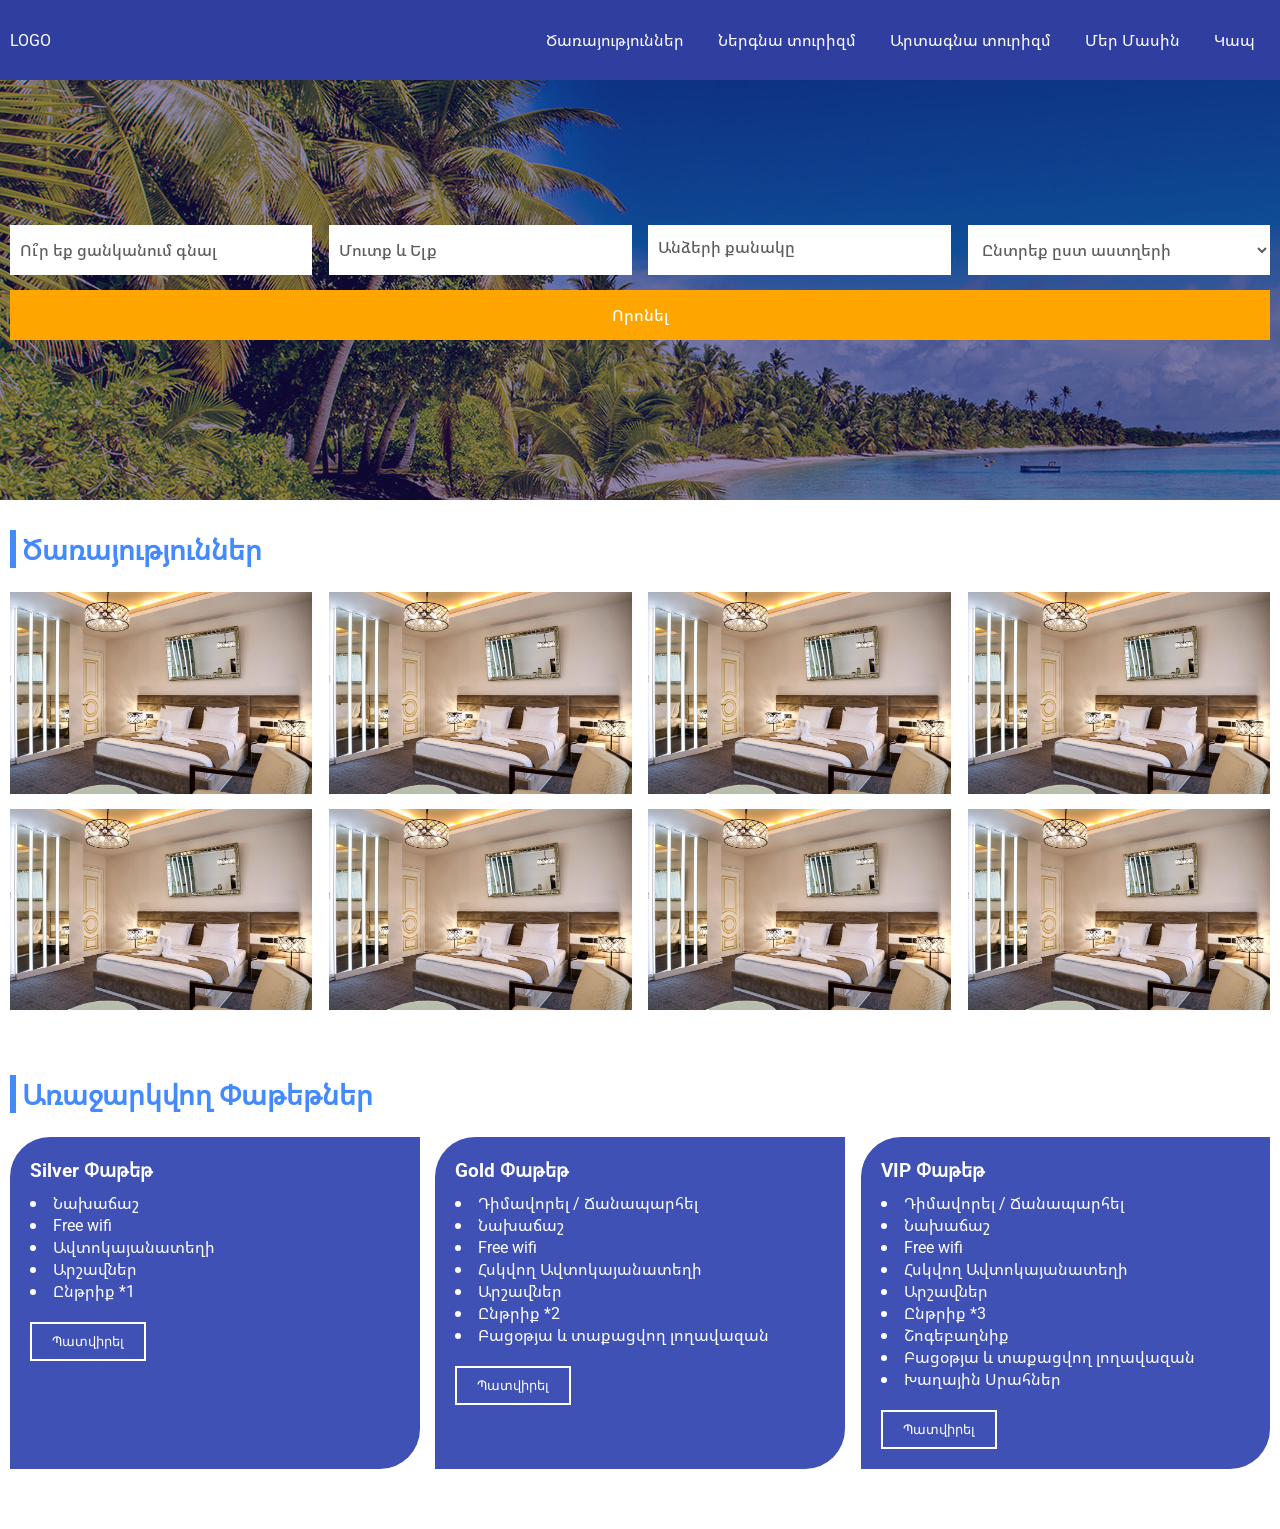
==== index.html @ ab1d22b7 "booking-project" ====
<!DOCTYPE html>
<html lang="hy">
<head>
    <meta charset="UTF-8">
    <meta name="viewport" content="width=device-width, initial-scale=1.0">
    <title> Booking By Us </title>
    <link rel="stylesheet" href="./css/style.css">
</head>
<body>
    <!-- navigation block start -->
    <nav>
        <section class="nav container">
            <!-- navigation logo -->
            <div class="logo">
                LOGO
            </div>
            <!-- navigation logo -->

            <!-- when screen witdth < 768px -->
            <div id="mobile_menu_btn">
                <?xml version="1.0" encoding="iso-8859-1"?>
                <svg version="1.1" id="Capa_1" xmlns="http://www.w3.org/2000/svg" xmlns:xlink="http://www.w3.org/1999/xlink" x="0px" y="0px"
                        viewBox="0 0 512 512" style="enable-background:new 0 0 512 512;" xml:space="preserve">
                    <g>
                        <g>
                            <path d="M492,236H20c-11.046,0-20,8.954-20,20c0,11.046,8.954,20,20,20h472c11.046,0,20-8.954,20-20S503.046,236,492,236z"/>
                        </g>
                    </g>
                    <g>
                        <g>
                            <path d="M492,76H20C8.954,76,0,84.954,0,96s8.954,20,20,20h472c11.046,0,20-8.954,20-20S503.046,76,492,76z"/>
                        </g>
                    </g>
                    <g>
                        <g>
                            <path d="M492,396H20c-11.046,0-20,8.954-20,20c0,11.046,8.954,20,20,20h472c11.046,0,20-8.954,20-20
                                C512,404.954,503.046,396,492,396z"/>
                        </g>
                    </g>
                    <g>
                    </g>
                    <g>
                    </g>
                    <g>
                    </g>
                    <g>
                    </g>
                    <g>
                    </g>
                    <g>
                    </g>
                    <g>
                    </g>
                    <g>
                    </g>
                    <g>
                    </g>
                    <g>
                    </g>
                    <g>
                    </g>
                    <g>
                    </g>
                    <g>
                    </g>
                    <g>
                    </g>
                    <g>
                    </g>
                </svg>
            </div>
            <!-- when screen witdth < 768px -->

            <!-- our site menu start -->
            <ul id="nav_menu">
                <li><a href="#">Ծառայություններ</a></li>
                <li><a href="#">Ներգնա տուրիզմ</a></li>
                <li><a href="#">Արտագնա տուրիզմ</a></li>
                <li><a href="#">Մեր Մասին</a></li>
                <li><a href="#">Կապ</a></li>
            </ul>
            <!-- our site menu end -->
        </section>
    </nav>
    <!-- navigation block end -->

    <!-- header block start -->
    <header style="background-image: url(./img/headerBG.jpg);">
        <section class="header container">
            <form action="#" name="filter">
                <input type="text" placeholder="Ու՞ր եք ցանկանում գնալ">
                <input type="text" placeholder="Մուտք և Ելք">

                <!-- member count block wrapper start -->
                <div class="member_count">
                    <p>Անձերի քանակը</p>

                    <!-- member count options start -->
                    <div class="member_count_options">
                        <!-- fot adulst 18+ -->
                        <div class="aduls mco_item">
                            Մեսահասակներ։ 
                            <div class="mco_counter">
                                <button data-minus>-</button>
                                <span data-resault>0</span>
                                <button data-plus>+</button>
                            </div>
                        </div>

                        <!-- fot child 18- -->
                        <div class="child mco_item">
                            Երեխաներ։ 
                            <div class="mco_counter">
                                <button data-minus>-</button>
                                <span data-resault>0</span>
                                <button data-plus>+</button>
                            </div>
                        </div>

                        <!-- fot rooms-->
                        <div class="room_count mco_item">
                            Սենյակի համար։ 
                            <div class="mco_counter">
                                <button data-minus>-</button>
                                <span data-resault>0</span>
                                <button data-plus>+</button>
                            </div>
                        </div>
                    </div>
                    <!-- member count options end -->
                </div>
                <!-- member count block wrapper end -->

                <select name="" id="">
                    <option value="#" readonly>Ընտրեք ըստ աստղերի</option>
                    <option value="1">1 Աստղ</option>
                    <option value="2">2 Աստղ</option>
                    <option value="3">3 Աստղ</option>
                    <option value="4">4 Աստղ</option>
                    <option value="5">5 Աստղ</option>
                </select>
                <input type="submit" value="Որոնել">
            </form>
        </section>
    </header>
    <!-- header block end -->

    <!-- main block start -->
    <main>
        <section class="main container">
            <!-- services block start -->
            <section class="services ms_style">
                <h2 class="title">Ծառայություններ</h2>

                <div class="services_items">
                    <div class="service_item">
                        <img src="./img/service.jpg" alt="service_cover">

                        <div class="service_items_text">
                            <h3>Հարմարավետ Սենյակներ</h3>
                            <p>Մեր հյուրանոցում դուք կարող եք գտնել հարմարավետ սենյակներ, որտեղ կան․․․</p>
                            <a href="service.html">Տեսնել ավելին</a>
                        </div>
                    </div>
                </div>
                <div class="services_items">
                    <div class="service_item">
                        <img src="./img/service.jpg" alt="service_cover">

                        <div class="service_items_text">
                            <h3>Հարմարավետ Սենյակներ</h3>
                            <p>Մեր հյուրանոցում դուք կարող եք գտնել հարմարավետ սենյակներ, որտեղ կան․․․</p>
                            <a href="service.html">Տեսնել ավելին</a>
                        </div>
                    </div>
                </div>
                <div class="services_items">
                    <div class="service_item">
                        <img src="./img/service.jpg" alt="service_cover">

                        <div class="service_items_text">
                            <h3>Հարմարավետ Սենյակներ</h3>
                            <p>Մեր հյուրանոցում դուք կարող եք գտնել հարմարավետ սենյակներ, որտեղ կան․․․</p>
                            <a href="service.html">Տեսնել ավելին</a>
                        </div>
                    </div>
                </div>
                <div class="services_items">
                    <div class="service_item">
                        <img src="./img/service.jpg" alt="service_cover">

                        <div class="service_items_text">
                            <h3>Հարմարավետ Սենյակներ</h3>
                            <p>Մեր հյուրանոցում դուք կարող եք գտնել հարմարավետ սենյակներ, որտեղ կան․․․</p>
                            <a href="service.html">Տեսնել ավելին</a>
                        </div>
                    </div>
                </div>
                <div class="services_items">
                    <div class="service_item">
                        <img src="./img/service.jpg" alt="service_cover">

                        <div class="service_items_text">
                            <h3>Հարմարավետ Սենյակներ</h3>
                            <p>Մեր հյուրանոցում դուք կարող եք գտնել հարմարավետ սենյակներ, որտեղ կան․․․</p>
                            <a href="service.html">Տեսնել ավելին</a>
                        </div>
                    </div>
                </div>
                <div class="services_items">
                    <div class="service_item">
                        <img src="./img/service.jpg" alt="service_cover">

                        <div class="service_items_text">
                            <h3>Հարմարավետ Սենյակներ</h3>
                            <p>Մեր հյուրանոցում դուք կարող եք գտնել հարմարավետ սենյակներ, որտեղ կան․․․</p>
                            <a href="service.html">Տեսնել ավելին</a>
                        </div>
                    </div>
                </div>
                <div class="services_items">
                    <div class="service_item">
                        <img src="./img/service.jpg" alt="service_cover">

                        <div class="service_items_text">
                            <h3>Հարմարավետ Սենյակներ</h3>
                            <p>Մեր հյուրանոցում դուք կարող եք գտնել հարմարավետ սենյակներ, որտեղ կան․․․</p>
                            <a href="service.html">Տեսնել ավելին</a>
                        </div>
                    </div>
                </div>
                <div class="services_items">
                    <div class="service_item">
                        <img src="./img/service.jpg" alt="service_cover">

                        <div class="service_items_text">
                            <h3>Հարմարավետ Սենյակներ</h3>
                            <p>Մեր հյուրանոցում դուք կարող եք գտնել հարմարավետ սենյակներ, որտեղ կան․․․</p>
                            <a href="service.html">Տեսնել ավելին</a>
                        </div>
                    </div>
                </div>
            </section>
            <!-- services block end -->

            <!-- offers block start -->
            <section class="offers ms_style">
                <h2 class="title">Առաջարկվող Փաթեթներ</h2>

                <div class="offer_items">
                    <div class="offer_item">
                        <h3>Silver Փաթեթ</h3>

                        <ul>
                            <li>Նախաճաշ</li>
                            <li>Free wifi</li>
                            <li>Ավտոկայանատեղի</li>
                            <li>Արշավներ</li>
                            <li>Ընթրիք *1</li>
                        </ul>
                        <button data-modal-btn>Պատվիրել</button>
                    </div>
                    <div class="offer_item">
                        <h3>Gold Փաթեթ</h3>
                        <ul>
                            <li>Դիմավորել / Ճանապարհել</li>
                            <li>Նախաճաշ</li>
                            <li>Free wifi</li>
                            <li>Հսկվող Ավտոկայանատեղի</li>
                            <li>Արշավներ</li>
                            <li>Ընթրիք *2</li>
                            <li>Բացօթյա և տաքացվող լողավազան</li>
                        </ul>
                        <button data-modal-btn>Պատվիրել</button>
                    </div>
                    <div class="offer_item">
                        <h3>VIP Փաթեթ</h3>
                        <ul>
                            <li>Դիմավորել / Ճանապարհել</li>
                            <li>Նախաճաշ</li>
                            <li>Free wifi</li>
                            <li>Հսկվող Ավտոկայանատեղի</li>
                            <li>Արշավներ</li>
                            <li>Ընթրիք *3</li>
                            <li>Շոգեբաղնիք</li>
                            <li>Բացօթյա և տաքացվող լողավազան</li>
                            <li>Խաղային Սրահներ</li>
                        </ul>
                        <button data-modal-btn>Պատվիրել</button>
                    </div>
                </div>
            </section>
            <!-- offers block end -->

            <section class="reviews ms_style">
                <!-- Այստեղ պետք ա լինի սլայդեր -->
            </section>
        </section>
    </main>
    <!-- main block end -->

  
    <script src="./js/script.js"></script>
</body>
</html>
---- css/style.css ----
@import url("https://fonts.googleapis.com/css2?family=Roboto&display=swap");
* {
  margin: 0;
  padding: 0;
  -webkit-box-sizing: border-box;
          box-sizing: border-box;
  outline: 0;
  list-style-position: inside;
}

@font-face {
  font-family: noto-sans-bold;
  src: url("../fonts/NotoSansArmenian-Bold.ttf");
}

@font-face {
  font-family: noto-sans-regular;
  src: url("../fonts/NotoSansArmenian-Regular.ttf");
}

@font-face {
  font-family: noto-sans-medium;
  src: url("../fonts/NotoSansArmenian-Medium.ttf");
}

@font-face {
  font-family: noto-sans-light;
  src: url("../fonts/NotoSansArmenian-Light.ttf");
}

@font-face {
  font-family: noto-sans-thin;
  src: url("../fonts/NotoSansArmenian-Thin.ttf");
}

p {
  line-height: 25px;
}

.container {
  max-width: 1280px;
  margin: 0 auto;
  padding: 10px;
}

.title {
  font-size: 28px;
  color: #448AFF;
  position: relative;
  padding-left: 12px;
  margin-bottom: 24px;
  width: 100%;
}

.title::before {
  content: '';
  position: absolute;
  left: 0;
  height: 100%;
  width: 6px;
  background: #448AFF;
}

.ms_style {
  margin: 20px 0px 50px 0px;
}

body {
  color: #333;
  font-family: noto-sans-regular, 'Roboto', sans-serif;
}

nav {
  background: #303F9F;
  position: fixed;
  z-index: 99999;
  width: 100%;
}

nav .nav {
  display: -webkit-box;
  display: -ms-flexbox;
  display: flex;
  -webkit-box-pack: justify;
      -ms-flex-pack: justify;
          justify-content: space-between;
  -webkit-box-align: center;
      -ms-flex-align: center;
          align-items: center;
  padding: 0px 10px;
}

nav .nav .logo {
  color: #fff;
}

nav .nav #mobile_menu_btn {
  display: none;
  cursor: pointer;
}

nav .nav #mobile_menu_btn svg {
  width: 30px;
  fill: #fff;
}

nav .nav #nav_menu li {
  display: inline-block;
  list-style-type: none;
}

nav .nav #nav_menu li a {
  display: -webkit-box;
  display: -ms-flexbox;
  display: flex;
  min-height: 80px;
  -webkit-box-align: center;
      -ms-flex-align: center;
          align-items: center;
  color: #fff;
  text-decoration: none;
  padding: 0px 15px;
}

nav .nav #nav_menu li a:hover {
  background: #3F51B5;
}

@media screen and (max-width: 1024px) {
  nav .nav #nav_menu li a {
    padding: 0px 8px;
  }
}

@media screen and (max-width: 768px) {
  nav .nav {
    position: relative;
    min-height: 80px;
  }
  nav .nav .logo {
    -webkit-box-ordinal-group: 3;
        -ms-flex-order: 2;
            order: 2;
  }
  nav .nav #mobile_menu_btn {
    display: block;
    -webkit-box-ordinal-group: 2;
        -ms-flex-order: 1;
            order: 1;
  }
  nav .nav #nav_menu {
    position: absolute;
    top: 80px;
    left: 0;
    width: 100%;
    max-width: 320px;
    background: #3F51B5;
    -webkit-transform: translateX(-500px);
            transform: translateX(-500px);
    -webkit-transition: all 0.5s;
    transition: all 0.5s;
  }
  nav .nav #nav_menu.menu_active {
    -webkit-transform: translateX(0px);
            transform: translateX(0px);
    -webkit-transition: all 0.5s;
    transition: all 0.5s;
  }
  nav .nav #nav_menu li {
    display: block;
  }
  nav .nav #nav_menu li a {
    min-height: 50px;
  }
  nav .nav #nav_menu li a:hover {
    background: rgba(255, 255, 255, 0.1);
  }
}

header {
  position: relative;
  background-repeat: no-repeat;
  background-size: cover;
  background-position: 0% 0%;
  background-attachment: fixed;
  height: 500px;
  padding-top: 80px;
  overflow: hidden;
}

header::before {
  content: '';
  position: absolute;
  width: 100%;
  height: 100%;
  background: rgba(28, 16, 99, 0.5);
  z-index: 1;
}

header .header {
  position: relative;
  z-index: 1;
}

header .header form {
  display: -webkit-box;
  display: -ms-flexbox;
  display: flex;
  -ms-flex-wrap: wrap;
      flex-wrap: wrap;
  -webkit-box-pack: justify;
      -ms-flex-pack: justify;
          justify-content: space-between;
  -webkit-box-align: start;
      -ms-flex-align: start;
          align-items: flex-start;
  -ms-flex-line-pack: center;
      align-content: center;
  height: 400px;
}

header .header form input, header .header form .member_count, header .header form select {
  padding: 10px;
  background: #fff;
  border: none;
  -ms-flex-preferred-size: 24%;
      flex-basis: 24%;
  font-size: 16px;
  font-family: noto-sans-medium;
  margin-bottom: 15px;
  color: #5d5d5d;
  min-height: 50px;
}

header .header form input::-webkit-input-placeholder, header .header form .member_count::-webkit-input-placeholder, header .header form select::-webkit-input-placeholder {
  color: #5d5d5d;
}

header .header form input:-ms-input-placeholder, header .header form .member_count:-ms-input-placeholder, header .header form select:-ms-input-placeholder {
  color: #5d5d5d;
}

header .header form input::-ms-input-placeholder, header .header form .member_count::-ms-input-placeholder, header .header form select::-ms-input-placeholder {
  color: #5d5d5d;
}

header .header form input::placeholder, header .header form .member_count::placeholder, header .header form select::placeholder {
  color: #5d5d5d;
}

header .header form input[type="submit"], header .header form .member_count[type="submit"], header .header form select[type="submit"] {
  -ms-flex-preferred-size: 100%;
      flex-basis: 100%;
  background: orange;
  border-color: orange;
  color: #fff;
  cursor: pointer;
}

@media screen and (max-width: 940px) {
  header .header form input, header .header form .member_count, header .header form select {
    -ms-flex-preferred-size: 49%;
        flex-basis: 49%;
  }
}

@media screen and (max-width: 580px) {
  header .header form input, header .header form .member_count, header .header form select {
    -ms-flex-preferred-size: 100%;
        flex-basis: 100%;
  }
}

header .header form .member_count {
  position: relative;
  cursor: pointer;
}

header .header form .member_count .member_count_options {
  display: none;
  position: absolute;
  top: 48px;
  left: 0px;
  right: 0;
  background: #fff;
  width: 100%;
  padding: 5px;
  border-top: 2px solid #BDBDBD;
}

header .header form .member_count .member_count_options.member_count_active {
  display: block;
}

header .header form .member_count .member_count_options .mco_item {
  margin: 8px 0px;
  display: -webkit-box;
  display: -ms-flexbox;
  display: flex;
  -webkit-box-pack: justify;
      -ms-flex-pack: justify;
          justify-content: space-between;
}

header .header form .member_count .member_count_options .mco_item .mco_counter button {
  padding: 5px 10px;
  background: #C5CAE9;
  color: #fff;
  border: none;
  cursor: pointer;
}

main .main .services {
  display: -webkit-box;
  display: -ms-flexbox;
  display: flex;
  -webkit-box-orient: horizontal;
  -webkit-box-direction: normal;
      -ms-flex-flow: row wrap;
          flex-flow: row wrap;
  -webkit-box-pack: justify;
      -ms-flex-pack: justify;
          justify-content: space-between;
}

main .main .services .services_items {
  position: relative;
  -ms-flex-preferred-size: 24%;
      flex-basis: 24%;
  margin-bottom: 15px;
}

main .main .services .services_items img {
  display: block;
  width: 100%;
  height: 100%;
}

main .main .services .services_items .service_items_text {
  display: -webkit-box;
  display: -ms-flexbox;
  display: flex;
  -webkit-box-orient: vertical;
  -webkit-box-direction: normal;
      -ms-flex-flow: column;
          flex-flow: column;
  -webkit-box-pack: center;
      -ms-flex-pack: center;
          justify-content: center;
  -webkit-box-align: center;
      -ms-flex-align: center;
          align-items: center;
  position: absolute;
  width: 100%;
  height: 100%;
  top: 0;
  left: 0;
  background: #303f9fc4;
  color: #fff;
  opacity: 0;
  -webkit-transition: .5s;
  transition: .5s;
  text-align: center;
}

main .main .services .services_items .service_items_text h3 {
  font-size: 20px;
  margin: 8px;
}

main .main .services .services_items .service_items_text p {
  font-size: 16px;
  margin-bottom: 14px;
}

main .main .services .services_items .service_items_text a {
  display: block;
  background: #fff;
  padding: 8px 15px;
  width: -webkit-fit-content;
  width: -moz-fit-content;
  width: fit-content;
  color: #303F9F;
  text-decoration: none;
  font-size: 14px;
}

@media screen and (max-width: 520px) {
  main .main .services .services_items .service_items_text h3 {
    font-size: 18px;
  }
  main .main .services .services_items .service_items_text p {
    font-size: 15px;
  }
  main .main .services .services_items .service_items_text a {
    padding: 5px 12px;
  }
}

@media screen and (max-width: 420px) {
  main .main .services .services_items .service_items_text h3 {
    font-size: 16px;
  }
  main .main .services .services_items .service_items_text p {
    font-size: 13px;
  }
  main .main .services .services_items .service_items_text a {
    padding: 4px 8px;
  }
}

main .main .services .services_items:hover .service_items_text {
  opacity: 1;
}

@media screen and (max-width: 1024px) {
  main .main .services .services_items {
    -ms-flex-preferred-size: calc(100% / 2 - 8px);
        flex-basis: calc(100% / 2 - 8px);
    margin-bottom: 16px;
  }
}

@media screen and (max-width: 768px) {
  main .main .services .services_items {
    -ms-flex-preferred-size: 100%;
        flex-basis: 100%;
  }
}

main .main .offer_items {
  display: -webkit-box;
  display: -ms-flexbox;
  display: flex;
  -webkit-box-orient: horizontal;
  -webkit-box-direction: normal;
      -ms-flex-flow: row wrap;
          flex-flow: row wrap;
  -webkit-box-pack: justify;
      -ms-flex-pack: justify;
          justify-content: space-between;
}

main .main .offer_items .offer_item {
  -ms-flex-preferred-size: 32.5%;
      flex-basis: 32.5%;
  background: #3F51B5;
  color: #fff;
  padding: 20px;
  border-radius: 40px 0px;
  position: relative;
}

main .main .offer_items .offer_item h3 {
  margin-bottom: 10px;
}

main .main .offer_items .offer_item button {
  margin-top: 20px;
  padding: 10px 20px;
  cursor: pointer;
  background: transparent;
  border: 2px solid #fff;
  color: #fff;
  -webkit-transition: all .5s;
  transition: all .5s;
}

main .main .offer_items .offer_item button:hover {
  background: rgba(255, 255, 255, 0.5);
}

@media screen and (max-width: 768px) {
  main .main .offer_items .offer_item {
    -ms-flex-preferred-size: 100%;
        flex-basis: 100%;
    margin-bottom: 20px;
  }
}

/*service.html block start*/

.services-txt{
  font-size: 18px;
margin-bottom: 20px;
color:#448AFF ;
}

.rooms-img1{
  margin-top: 50px;
}
img{
  cursor: pointer;
  width: 240px;
  height:240px;
}
img:hover{
  opacity: 0.7;
}
.form{
  background-color:  #303F9F;
  width: 250px;
  height: 300px;
  position: absolute;
  color: white;
  display: none;
 
}
.form p{
 margin-left: 10px;
  margin-top: 10px;
  font-size: 14px;
}
.form input{
  margin-left: 10px;
  height: 25px;
}
.form-btn{
  background-color:  #303F9F;
  color: white;
  border: 1px solid white;
  width: 110px;
  height: 30px;
  margin-left: 30px;
  margin-top: 15px;
  transition: all 2s;
  font-size: 13px;
}
.form-btn:hover{
  background-color: lightblue;

}

/*# sourceMappingURL=style.css.map */
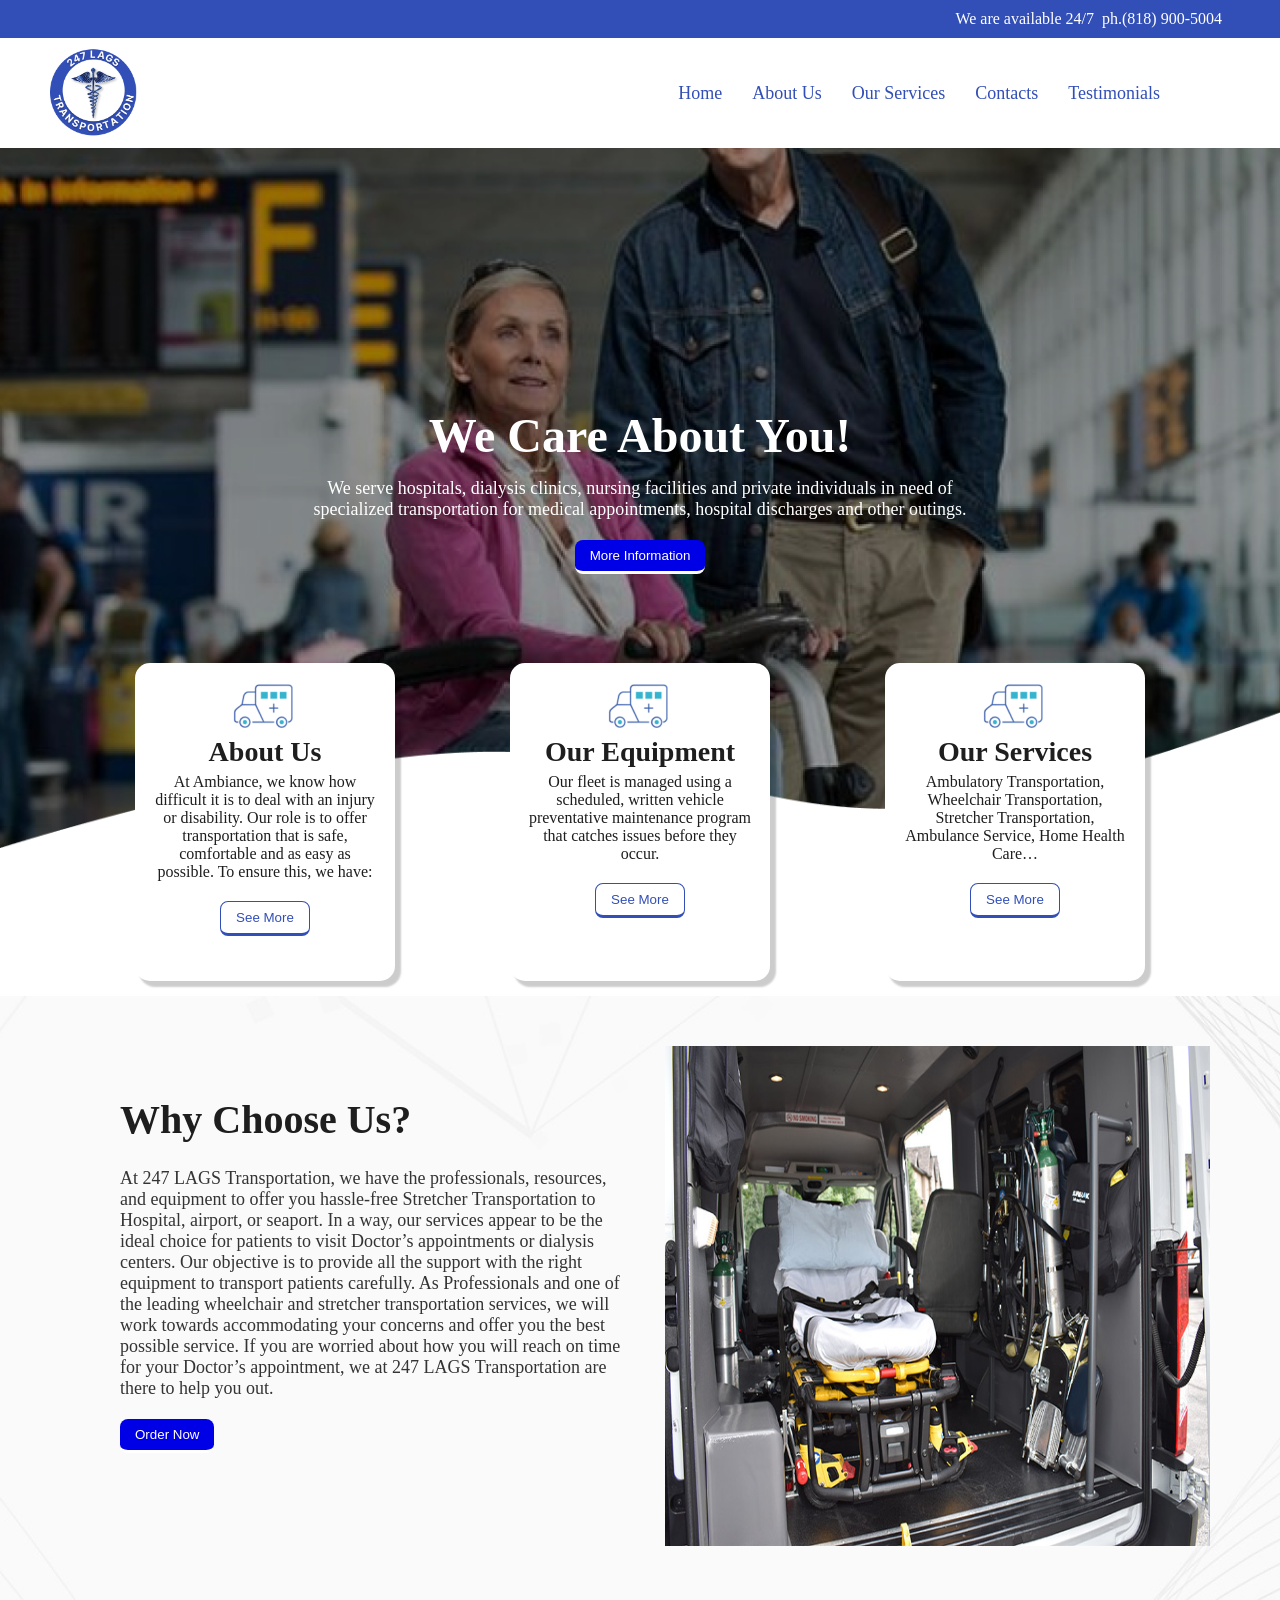
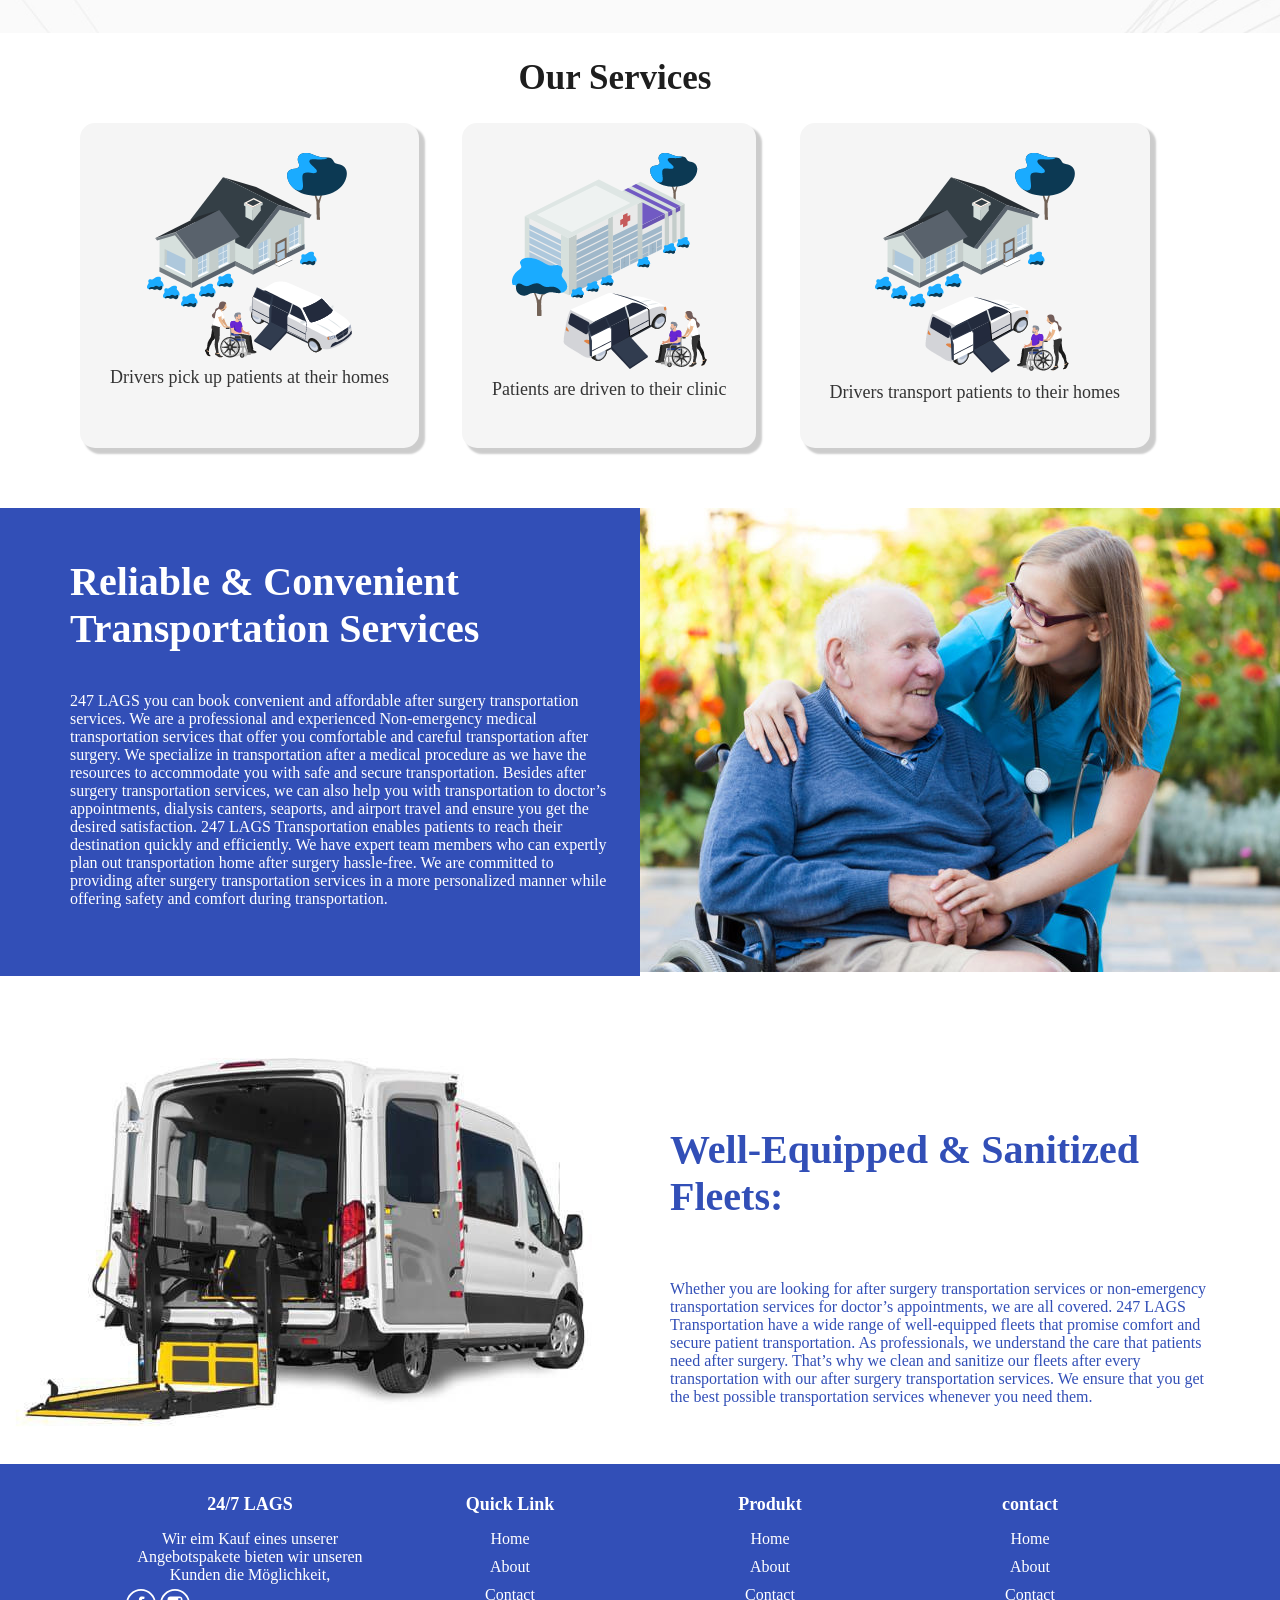
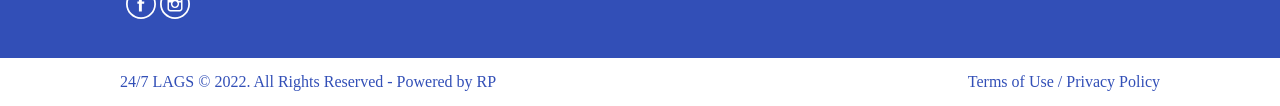
==== commit 2b7308dc: "new" ====
--- a/index.html
+++ b/index.html
@@ -1,305 +1,200 @@
 <!DOCTYPE html>
-<html lang="hy">
+<html lang="en">
 <head>
     <meta charset="UTF-8">
+    <meta http-equiv="X-UA-Compatible" content="IE=edge">
     <meta name="viewport" content="width=device-width, initial-scale=1.0">
-    <title> Booking By Us </title>
+    <title>Document</title>
     <link rel="stylesheet" href="./css/style.css">
 </head>
 <body>
-    <!-- navigation block start -->
-    <nav>
-        <section class="nav container">
-            <!-- navigation logo -->
+    
+    <section class="container  box1">
+        <ul>
+            <div class="info1">
+                
+            </div>
+            <div class="info2">
+                <li>We are available  24/7</li>
+                <li>ph.(818) 900-5004</li>
+            </div>
+        </ul>        
+    </section>
+    <header class="container box2">
+        <nav>
             <div class="logo">
-                LOGO
-            </div>
-            <!-- navigation logo -->
-
-            <!-- when screen witdth < 768px -->
-            <div id="mobile_menu_btn">
-                <?xml version="1.0" encoding="iso-8859-1"?>
-                <svg version="1.1" id="Capa_1" xmlns="http://www.w3.org/2000/svg" xmlns:xlink="http://www.w3.org/1999/xlink" x="0px" y="0px"
-                        viewBox="0 0 512 512" style="enable-background:new 0 0 512 512;" xml:space="preserve">
-                    <g>
-                        <g>
-                            <path d="M492,236H20c-11.046,0-20,8.954-20,20c0,11.046,8.954,20,20,20h472c11.046,0,20-8.954,20-20S503.046,236,492,236z"/>
-                        </g>
-                    </g>
-                    <g>
-                        <g>
-                            <path d="M492,76H20C8.954,76,0,84.954,0,96s8.954,20,20,20h472c11.046,0,20-8.954,20-20S503.046,76,492,76z"/>
-                        </g>
-                    </g>
-                    <g>
-                        <g>
-                            <path d="M492,396H20c-11.046,0-20,8.954-20,20c0,11.046,8.954,20,20,20h472c11.046,0,20-8.954,20-20
-                                C512,404.954,503.046,396,492,396z"/>
-                        </g>
-                    </g>
-                    <g>
-                    </g>
-                    <g>
-                    </g>
-                    <g>
-                    </g>
-                    <g>
-                    </g>
-                    <g>
-                    </g>
-                    <g>
-                    </g>
-                    <g>
-                    </g>
-                    <g>
-                    </g>
-                    <g>
-                    </g>
-                    <g>
-                    </g>
-                    <g>
-                    </g>
-                    <g>
-                    </g>
-                    <g>
-                    </g>
-                    <g>
-                    </g>
-                    <g>
-                    </g>
-                </svg>
-            </div>
-            <!-- when screen witdth < 768px -->
-
-            <!-- our site menu start -->
-            <ul id="nav_menu">
-                <li><a href="#">Ծառայություններ</a></li>
-                <li><a href="#">Ներգնա տուրիզմ</a></li>
-                <li><a href="#">Արտագնա տուրիզմ</a></li>
-                <li><a href="#">Մեր Մասին</a></li>
-                <li><a href="#">Կապ</a></li>
-            </ul>
-            <!-- our site menu end -->
-        </section>
-    </nav>
-    <!-- navigation block end -->
-
-    <!-- header block start -->
-    <header style="background-image: url(./img/headerBG.jpg);">
-        <section class="header container">
-            <form action="#" name="filter">
-                <input type="text" placeholder="Ու՞ր եք ցանկանում գնալ">
-                <input type="text" placeholder="Մուտք և Ելք">
-
-                <!-- member count block wrapper start -->
-                <div class="member_count">
-                    <p>Անձերի քանակը</p>
-
-                    <!-- member count options start -->
-                    <div class="member_count_options">
-                        <!-- fot adulst 18+ -->
-                        <div class="aduls mco_item">
-                            Մեսահասակներ։ 
-                            <div class="mco_counter">
-                                <button data-minus>-</button>
-                                <span data-resault>0</span>
-                                <button data-plus>+</button>
-                            </div>
-                        </div>
-
-                        <!-- fot child 18- -->
-                        <div class="child mco_item">
-                            Երեխաներ։ 
-                            <div class="mco_counter">
-                                <button data-minus>-</button>
-                                <span data-resault>0</span>
-                                <button data-plus>+</button>
-                            </div>
-                        </div>
-
-                        <!-- fot rooms-->
-                        <div class="room_count mco_item">
-                            Սենյակի համար։ 
-                            <div class="mco_counter">
-                                <button data-minus>-</button>
-                                <span data-resault>0</span>
-                                <button data-plus>+</button>
-                            </div>
-                        </div>
-                    </div>
-                    <!-- member count options end -->
+                <img src="./img/247lags2.png" alt="">
+            </div>
+            <ul>
+                <li><a href="">Home</a></li>
+                <li><a href="">About Us</a></li>
+                <li><a href="">Our Services</a></li>
+                <li><a href="">Contacts</a></li>
+                <li><a href="">Testimonials</a></li>
+            </ul>
+        </nav>
+    </header>
+    <section class="box3">
+        <h1>We Care About You!</h1>
+        <p>We serve hospitals, dialysis clinics, nursing facilities and private individuals in need of specialized transportation for medical appointments, hospital discharges and other outings.</p>
+        <button class="main_btn">More Information</button>
+    </section>
+    <section class="box4">
+        <div class="box4_boxes">
+            <div class="one">
+                <img src="./img/solar-house 1_layerstyle.png" alt="">
+                <h3>About Us</h3>
+                <p>At Ambiance, we know how difficult it is to deal with an injury or disability. Our role is to offer transportation that is safe, comfortable and as easy as possible. To ensure this, we have:</p>
+                 <button>See More</button>
+            </div>
+            <div class="one">
+                <img src="./img/solar-house 1_layerstyle.png" alt="">
+                <h3>Our Equipment</h3>
+                <p> Our fleet is managed using a scheduled, written vehicle preventative maintenance program that catches issues before they occur.</p>
+                 <button>See More</button>
+            </div>
+            <div class="one">
+                <img src="./img/solar-house 1_layerstyle.png" alt="">
+                <h3>Our Services</h3>
+                <p>Ambulatory Transportation, Wheelchair Transportation, Stretcher Transportation, Ambulance Service, Home Health Care…</p>
+                 <button>See More</button>
+            </div>
+          
+        </div>
+    </section>
+    <section class="box5">
+        <div class="box5_txt box5_items">
+            <h4>Why Choose Us? </h4>
+            <p> At 247 LAGS Transportation, we have the professionals, resources, and equipment to offer you hassle-free Stretcher Transportation to Hospital, airport, or seaport. In a way, our services appear to be the ideal choice for patients to visit Doctor’s appointments or dialysis centers.    
+                  Our objective is to provide all the support with the right equipment to transport patients carefully. As Professionals and one of the leading wheelchair and stretcher transportation services, we will work towards accommodating your concerns and offer you the best possible service.     
+                If you are worried about how you will reach on time for your Doctor’s appointment, we at 247 LAGS Transportation are there to help you out.</p>
+          
+            <button class="main_btn">Order Now</button>
+        </div>
+        <div class="box5_img box5_items">
+            <img src="./img/van-stretcher (2).jpg" alt="">
+
+        </div>
+    </section>
+    <section class="box6">
+        <h5>Our Services</h5>
+        <div class="box6_boxes">
+            <div>
+                <img src="./img/one.png" alt="">
+                <p>Drivers pick up patients at their homes</p>
+            </div>
+            <div>
+                <img src="./img/two.png" alt="">
+                <p>Patients are driven to their clinic</p>
+            </div>
+            <div>
+                <img src="./img/three.png" alt="">
+                <p>Drivers transport patients to their homes</p>
+            </div>
+        </div>
+
+    </section>
+    <section class="box7">
+        <div class="box7_text">
+            <h3>Reliable & Convenient Transportation Services </h3>
+            <p>
+                247 LAGS you can book convenient and affordable after surgery transportation services. We are a professional and experienced Non-emergency medical transportation services that offer you comfortable and careful transportation after surgery. We specialize in transportation after a medical procedure as we have the resources to accommodate you with safe and secure transportation.  
+                 
+                 
+                 
+                Besides after surgery transportation services, we can also help you with transportation to doctor’s appointments, dialysis canters, seaports, and airport travel and ensure you get the desired satisfaction.   
+                 
+                 
+                 
+                247 LAGS Transportation enables patients to reach their destination quickly and efficiently. We have expert team members who can expertly plan out transportation home after surgery hassle-free. We are committed to providing after surgery transportation services in a more personalized manner while offering safety and comfort during transportation.</p>
+        </div>
+        <div class="box7_img">
+            <img src="./img/preimushhestva.jpg" alt="">
+        </div>
+    </section>
+    <section class="box8">
+        <div class="box8_img">
+            <img src="./img/photo_2023-02-10_15-31-29.jpg" alt="">
+        </div>
+        <div class="box8_text">
+            <h3>Well-Equipped & Sanitized Fleets:  </h3>
+            <p> 
+                Whether you are looking for after surgery transportation services or non-emergency transportation services for doctor’s appointments, we are all covered. 247 LAGS Transportation  have a wide range of well-equipped fleets that promise comfort and secure patient transportation.   
+                 
+                 
+                 
+                As professionals, we understand the care that patients need after surgery. That’s why we clean and sanitize our fleets after every transportation with our after surgery transportation services. We ensure that you get the best possible transportation services whenever you need them.</p>
+        </div>
+       
+    </section>
+    <footer>
+        <div>
+            <h5>24/7 LAGS</h5>
+            <p>Wir eim Kauf eines unserer Angebotspakete bieten wir unseren Kunden die Möglichkeit,</p>
+            <div class="social">
+                <div class="svg">
+                    <?xml version="1.0" encoding="utf-8"?>
+
+<!-- Uploaded to: SVG Repo, www.svgrepo.com, Generator: SVG Repo Mixer Tools -->
+<svg fill="#000000" height="800px" width="800px" version="1.1" id="Layer_1" xmlns="http://www.w3.org/2000/svg" xmlns:xlink="http://www.w3.org/1999/xlink" 
+	 viewBox="-143 145 512 512" xml:space="preserve">
+<g>
+	<path d="M113,145c-141.4,0-256,114.6-256,256s114.6,256,256,256s256-114.6,256-256S254.4,145,113,145z M272.8,560.7
+		c-20.8,20.8-44.9,37.1-71.8,48.4c-27.8,11.8-57.4,17.7-88,17.7c-30.5,0-60.1-6-88-17.7c-26.9-11.4-51.1-27.7-71.8-48.4
+		c-20.8-20.8-37.1-44.9-48.4-71.8C-107,461.1-113,431.5-113,401s6-60.1,17.7-88c11.4-26.9,27.7-51.1,48.4-71.8
+		c20.9-20.8,45-37.1,71.9-48.5C52.9,181,82.5,175,113,175s60.1,6,88,17.7c26.9,11.4,51.1,27.7,71.8,48.4
+		c20.8,20.8,37.1,44.9,48.4,71.8c11.8,27.8,17.7,57.4,17.7,88c0,30.5-6,60.1-17.7,88C309.8,515.8,293.5,540,272.8,560.7z"/>
+	<path d="M146.8,313.7c10.3,0,21.3,3.2,21.3,3.2l6.6-39.2c0,0-14-4.8-47.4-4.8c-20.5,0-32.4,7.8-41.1,19.3
+		c-8.2,10.9-8.5,28.4-8.5,39.7v25.7H51.2v38.3h26.5v133h49.6v-133h39.3l2.9-38.3h-42.2v-29.9C127.3,317.4,136.5,313.7,146.8,313.7z"
+		/>
+</g>
+</svg>
+
+<!-- Uploaded to: SVG Repo, www.svgrepo.com, Generator: SVG Repo Mixer Tools -->
+<svg fill="#000000" height="800px" width="800px" version="1.1" id="Layer_1" xmlns="http://www.w3.org/2000/svg" xmlns:xlink="http://www.w3.org/1999/xlink" 
+	 viewBox="-143 145 512 512" xml:space="preserve">
+<g>
+	<path d="M113,145c-141.4,0-256,114.6-256,256s114.6,256,256,256s256-114.6,256-256S254.4,145,113,145z M272.8,560.7
+		c-20.8,20.8-44.9,37.1-71.8,48.4c-27.8,11.8-57.4,17.7-88,17.7c-30.5,0-60.1-6-88-17.7c-26.9-11.4-51.1-27.7-71.8-48.4
+		c-20.8-20.8-37.1-44.9-48.4-71.8C-107,461.1-113,431.5-113,401s6-60.1,17.7-88c11.4-26.9,27.7-51.1,48.4-71.8
+		c20.9-20.8,45-37.1,71.9-48.5C52.9,181,82.5,175,113,175s60.1,6,88,17.7c26.9,11.4,51.1,27.7,71.8,48.4
+		c20.8,20.8,37.1,44.9,48.4,71.8c11.8,27.8,17.7,57.4,17.7,88c0,30.5-6,60.1-17.7,88C309.8,515.8,293.5,540,272.8,560.7z"/>
+	<path d="M191.6,273h-157c-27.3,0-49.5,22.2-49.5,49.5v52.3v104.8c0,27.3,22.2,49.5,49.5,49.5h157c27.3,0,49.5-22.2,49.5-49.5V374.7
+		v-52.3C241,295.2,218.8,273,191.6,273z M205.8,302.5h5.7v5.6v37.8l-43.3,0.1l-0.1-43.4L205.8,302.5z M76.5,374.7
+		c8.2-11.3,21.5-18.8,36.5-18.8s28.3,7.4,36.5,18.8c5.4,7.4,8.5,16.5,8.5,26.3c0,24.8-20.2,45.1-45.1,45.1C88,446.1,68,425.8,68,401
+		C68,391.2,71.2,382.1,76.5,374.7z M216.1,479.5c0,13.5-11,24.5-24.5,24.5h-157c-13.5,0-24.5-11-24.5-24.5V374.7h38.2
+		c-3.3,8.1-5.2,17-5.2,26.3c0,38.6,31.4,70,70,70c38.6,0,70-31.4,70-70c0-9.3-1.9-18.2-5.2-26.3h38.2V479.5z"/>
+</g>
+</svg>
                 </div>
-                <!-- member count block wrapper end -->
-
-                <select name="" id="">
-                    <option value="#" readonly>Ընտրեք ըստ աստղերի</option>
-                    <option value="1">1 Աստղ</option>
-                    <option value="2">2 Աստղ</option>
-                    <option value="3">3 Աստղ</option>
-                    <option value="4">4 Աստղ</option>
-                    <option value="5">5 Աստղ</option>
-                </select>
-                <input type="submit" value="Որոնել">
-            </form>
-        </section>
-    </header>
-    <!-- header block end -->
-
-    <!-- main block start -->
-    <main>
-        <section class="main container">
-            <!-- services block start -->
-            <section class="services ms_style">
-                <h2 class="title">Ծառայություններ</h2>
-
-                <div class="services_items">
-                    <div class="service_item">
-                        <img src="./img/service.jpg" alt="service_cover">
-
-                        <div class="service_items_text">
-                            <h3>Հարմարավետ Սենյակներ</h3>
-                            <p>Մեր հյուրանոցում դուք կարող եք գտնել հարմարավետ սենյակներ, որտեղ կան․․․</p>
-                            <a href="service.html">Տեսնել ավելին</a>
-                        </div>
-                    </div>
-                </div>
-                <div class="services_items">
-                    <div class="service_item">
-                        <img src="./img/service.jpg" alt="service_cover">
-
-                        <div class="service_items_text">
-                            <h3>Հարմարավետ Սենյակներ</h3>
-                            <p>Մեր հյուրանոցում դուք կարող եք գտնել հարմարավետ սենյակներ, որտեղ կան․․․</p>
-                            <a href="service.html">Տեսնել ավելին</a>
-                        </div>
-                    </div>
-                </div>
-                <div class="services_items">
-                    <div class="service_item">
-                        <img src="./img/service.jpg" alt="service_cover">
-
-                        <div class="service_items_text">
-                            <h3>Հարմարավետ Սենյակներ</h3>
-                            <p>Մեր հյուրանոցում դուք կարող եք գտնել հարմարավետ սենյակներ, որտեղ կան․․․</p>
-                            <a href="service.html">Տեսնել ավելին</a>
-                        </div>
-                    </div>
-                </div>
-                <div class="services_items">
-                    <div class="service_item">
-                        <img src="./img/service.jpg" alt="service_cover">
-
-                        <div class="service_items_text">
-                            <h3>Հարմարավետ Սենյակներ</h3>
-                            <p>Մեր հյուրանոցում դուք կարող եք գտնել հարմարավետ սենյակներ, որտեղ կան․․․</p>
-                            <a href="service.html">Տեսնել ավելին</a>
-                        </div>
-                    </div>
-                </div>
-                <div class="services_items">
-                    <div class="service_item">
-                        <img src="./img/service.jpg" alt="service_cover">
-
-                        <div class="service_items_text">
-                            <h3>Հարմարավետ Սենյակներ</h3>
-                            <p>Մեր հյուրանոցում դուք կարող եք գտնել հարմարավետ սենյակներ, որտեղ կան․․․</p>
-                            <a href="service.html">Տեսնել ավելին</a>
-                        </div>
-                    </div>
-                </div>
-                <div class="services_items">
-                    <div class="service_item">
-                        <img src="./img/service.jpg" alt="service_cover">
-
-                        <div class="service_items_text">
-                            <h3>Հարմարավետ Սենյակներ</h3>
-                            <p>Մեր հյուրանոցում դուք կարող եք գտնել հարմարավետ սենյակներ, որտեղ կան․․․</p>
-                            <a href="service.html">Տեսնել ավելին</a>
-                        </div>
-                    </div>
-                </div>
-                <div class="services_items">
-                    <div class="service_item">
-                        <img src="./img/service.jpg" alt="service_cover">
-
-                        <div class="service_items_text">
-                            <h3>Հարմարավետ Սենյակներ</h3>
-                            <p>Մեր հյուրանոցում դուք կարող եք գտնել հարմարավետ սենյակներ, որտեղ կան․․․</p>
-                            <a href="service.html">Տեսնել ավելին</a>
-                        </div>
-                    </div>
-                </div>
-                <div class="services_items">
-                    <div class="service_item">
-                        <img src="./img/service.jpg" alt="service_cover">
-
-                        <div class="service_items_text">
-                            <h3>Հարմարավետ Սենյակներ</h3>
-                            <p>Մեր հյուրանոցում դուք կարող եք գտնել հարմարավետ սենյակներ, որտեղ կան․․․</p>
-                            <a href="service.html">Տեսնել ավելին</a>
-                        </div>
-                    </div>
-                </div>
-            </section>
-            <!-- services block end -->
-
-            <!-- offers block start -->
-            <section class="offers ms_style">
-                <h2 class="title">Առաջարկվող Փաթեթներ</h2>
-
-                <div class="offer_items">
-                    <div class="offer_item">
-                        <h3>Silver Փաթեթ</h3>
-
-                        <ul>
-                            <li>Նախաճաշ</li>
-                            <li>Free wifi</li>
-                            <li>Ավտոկայանատեղի</li>
-                            <li>Արշավներ</li>
-                            <li>Ընթրիք *1</li>
-                        </ul>
-                        <button data-modal-btn>Պատվիրել</button>
-                    </div>
-                    <div class="offer_item">
-                        <h3>Gold Փաթեթ</h3>
-                        <ul>
-                            <li>Դիմավորել / Ճանապարհել</li>
-                            <li>Նախաճաշ</li>
-                            <li>Free wifi</li>
-                            <li>Հսկվող Ավտոկայանատեղի</li>
-                            <li>Արշավներ</li>
-                            <li>Ընթրիք *2</li>
-                            <li>Բացօթյա և տաքացվող լողավազան</li>
-                        </ul>
-                        <button data-modal-btn>Պատվիրել</button>
-                    </div>
-                    <div class="offer_item">
-                        <h3>VIP Փաթեթ</h3>
-                        <ul>
-                            <li>Դիմավորել / Ճանապարհել</li>
-                            <li>Նախաճաշ</li>
-                            <li>Free wifi</li>
-                            <li>Հսկվող Ավտոկայանատեղի</li>
-                            <li>Արշավներ</li>
-                            <li>Ընթրիք *3</li>
-                            <li>Շոգեբաղնիք</li>
-                            <li>Բացօթյա և տաքացվող լողավազան</li>
-                            <li>Խաղային Սրահներ</li>
-                        </ul>
-                        <button data-modal-btn>Պատվիրել</button>
-                    </div>
-                </div>
-            </section>
-            <!-- offers block end -->
-
-            <section class="reviews ms_style">
-                <!-- Այստեղ պետք ա լինի սլայդեր -->
-            </section>
-        </section>
-    </main>
-    <!-- main block end -->
-
-  
-    <script src="./js/script.js"></script>
+            </div>
+        </div>
+        <div>
+            <h5>Quick Link</h5>
+            <ul>
+                <li>Home</li>
+                <li>About</li>
+                <li>Contact</li>
+            </ul>
+        </div><div>
+            <h5>Produkt</h5>
+            <ul>
+                <li>Home</li>
+                <li>About</li>
+                <li>Contact</li>
+            </ul>
+        </div><div>
+            <h5>contact</h5>
+            <ul>
+                <li>Home</li>
+                <li>About</li>
+                <li>Contact</li>
+            </ul>
+        </div>
+    </footer>
+    <div class="box9">
+        <p>24/7 LAGS © 2022. All Rights Reserved - Powered by RP</p>
+        <p>Terms of Use / Privacy Policy</p>
+    </div>
 </body>
 </html>
--- a/css/style.css
+++ b/css/style.css
@@ -1,534 +1,306 @@
-@import url("https://fonts.googleapis.com/css2?family=Roboto&display=swap");
 * {
   margin: 0;
   padding: 0;
-  -webkit-box-sizing: border-box;
-          box-sizing: border-box;
-  outline: 0;
-  list-style-position: inside;
-}
-
-@font-face {
-  font-family: noto-sans-bold;
-  src: url("../fonts/NotoSansArmenian-Bold.ttf");
-}
-
-@font-face {
-  font-family: noto-sans-regular;
-  src: url("../fonts/NotoSansArmenian-Regular.ttf");
-}
-
-@font-face {
-  font-family: noto-sans-medium;
-  src: url("../fonts/NotoSansArmenian-Medium.ttf");
-}
-
-@font-face {
-  font-family: noto-sans-light;
-  src: url("../fonts/NotoSansArmenian-Light.ttf");
-}
-
-@font-face {
-  font-family: noto-sans-thin;
-  src: url("../fonts/NotoSansArmenian-Thin.ttf");
-}
-
-p {
-  line-height: 25px;
+  box-sizing: border-box;
 }
 
 .container {
-  max-width: 1280px;
-  margin: 0 auto;
-  padding: 10px;
-}
-
-.title {
-  font-size: 28px;
-  color: #448AFF;
-  position: relative;
-  padding-left: 12px;
-  margin-bottom: 24px;
+  max-width: 1480px;
+  padding-right: 50px;
+  padding-left: 50px;
+}
+
+.main_btn {
+  background-color: #0000e6;
+  color: #fff;
+  border: none;
+  border-bottom: 3px solid #FFF;
+  margin-bottom: 100px;
+  padding: 8px 15px;
+  border-radius: 8px;
+  cursor: pointer;
+}
+
+.main_btn:hover {
+  background-color: white;
+  color: #324FB7;
+  border-bottom: 3px solid #324FB7;
+  transition: all 2s ease;
+}
+
+.box1 {
+  background-color: #324FB7;
+  color: #fff;
+  padding-top: 10px;
+  padding-bottom: 10px;
+}
+
+.box1 ul {
+  display: flex;
+  justify-content: space-between;
+}
+.box1 ul .info2 {
+  display: flex;
+}
+.box1 ul li {
+  list-style-type: none;
+  margin-right: 8px;
+}
+
+.box2 nav {
+  display: flex;
+  align-items: center;
+  justify-content: space-between;
+  background-color: #fff;
+  padding-top: 10px;
+  padding-bottom: 10px;
+}
+.box2 nav .logo {
+  width: 90px;
+  height: 90px;
+}
+.box2 nav .logo img {
   width: 100%;
-}
-
-.title::before {
-  content: '';
-  position: absolute;
-  left: 0;
   height: 100%;
-  width: 6px;
-  background: #448AFF;
-}
-
-.ms_style {
-  margin: 20px 0px 50px 0px;
-}
-
-body {
-  color: #333;
-  font-family: noto-sans-regular, 'Roboto', sans-serif;
-}
-
-nav {
-  background: #303F9F;
-  position: fixed;
-  z-index: 99999;
-  width: 100%;
-}
-
-nav .nav {
-  display: -webkit-box;
-  display: -ms-flexbox;
-  display: flex;
-  -webkit-box-pack: justify;
-      -ms-flex-pack: justify;
-          justify-content: space-between;
-  -webkit-box-align: center;
-      -ms-flex-align: center;
-          align-items: center;
-  padding: 0px 10px;
-}
-
-nav .nav .logo {
-  color: #fff;
-}
-
-nav .nav #mobile_menu_btn {
-  display: none;
-  cursor: pointer;
-}
-
-nav .nav #mobile_menu_btn svg {
-  width: 30px;
-  fill: #fff;
-}
-
-nav .nav #nav_menu li {
-  display: inline-block;
+}
+.box2 nav ul {
+  display: flex;
+  padding-right: 70px;
+  padding-left: 70px;
+}
+.box2 nav ul li {
   list-style-type: none;
-}
-
-nav .nav #nav_menu li a {
-  display: -webkit-box;
-  display: -ms-flexbox;
-  display: flex;
-  min-height: 80px;
-  -webkit-box-align: center;
-      -ms-flex-align: center;
-          align-items: center;
-  color: #fff;
+  margin-left: 30px;
+}
+.box2 nav ul li a {
+  color: #324FB7;
   text-decoration: none;
-  padding: 0px 15px;
-}
-
-nav .nav #nav_menu li a:hover {
-  background: #3F51B5;
-}
-
-@media screen and (max-width: 1024px) {
-  nav .nav #nav_menu li a {
-    padding: 0px 8px;
-  }
-}
-
-@media screen and (max-width: 768px) {
-  nav .nav {
-    position: relative;
-    min-height: 80px;
-  }
-  nav .nav .logo {
-    -webkit-box-ordinal-group: 3;
-        -ms-flex-order: 2;
-            order: 2;
-  }
-  nav .nav #mobile_menu_btn {
-    display: block;
-    -webkit-box-ordinal-group: 2;
-        -ms-flex-order: 1;
-            order: 1;
-  }
-  nav .nav #nav_menu {
-    position: absolute;
-    top: 80px;
-    left: 0;
-    width: 100%;
-    max-width: 320px;
-    background: #3F51B5;
-    -webkit-transform: translateX(-500px);
-            transform: translateX(-500px);
-    -webkit-transition: all 0.5s;
-    transition: all 0.5s;
-  }
-  nav .nav #nav_menu.menu_active {
-    -webkit-transform: translateX(0px);
-            transform: translateX(0px);
-    -webkit-transition: all 0.5s;
-    transition: all 0.5s;
-  }
-  nav .nav #nav_menu li {
-    display: block;
-  }
-  nav .nav #nav_menu li a {
-    min-height: 50px;
-  }
-  nav .nav #nav_menu li a:hover {
-    background: rgba(255, 255, 255, 0.1);
-  }
-}
-
-header {
-  position: relative;
+  font-size: 18px;
+}
+
+.box3 {
+  background-image: url("../img/overlay.png");
   background-repeat: no-repeat;
   background-size: cover;
-  background-position: 0% 0%;
-  background-attachment: fixed;
+  min-height: 700px;
+  color: #fff;
+  text-align: center;
+  padding-top: 260px;
+}
+.box3 h1 {
+  font-size: 48px;
+}
+.box3 p {
+  font-size: 18px;
+  margin-top: 15px;
+  margin-bottom: 20px;
+  padding-left: 300px;
+  padding-right: 300px;
+}
+
+.box4_boxes {
+  display: flex;
+  justify-content: space-between;
+  padding-left: 120px;
+  padding-right: 120px;
+  margin-top: -200px;
+}
+.box4_boxes div {
+  flex-basis: 25%;
+  background-color: #fff;
+  text-align: center;
+  padding: 15px;
+  margin: 15px;
+  border-radius: 15px;
+  box-shadow: 5px 5px 2px 1px rgba(0, 0, 0, 0.2);
+  color: #1E1E1E;
+  cursor: pointer;
+}
+.box4_boxes div h3 {
+  font-size: 28px;
+  margin-bottom: 5px;
+}
+.box4_boxes div button {
+  background-color: #fff;
+  border: 1px solid #324FB7;
+  border-bottom: 3px solid #324FB7;
+  color: #324FB7;
+  padding: 8px 15px;
+  border-radius: 8px;
+  cursor: pointer;
+  margin-top: 20px;
+  margin-bottom: 30px;
+}
+.box4_boxes div:hover {
+  transform: scale(1.1);
+}
+
+.box5 {
+  display: flex;
+  justify-content: space-between;
+  padding-left: 120px;
+  padding-right: 70px;
+  padding-top: 50px;
+  padding-bottom: 80px;
+  background-image: url("../img/sollar-bg 1.png");
+}
+.box5 .box5_items {
+  flex-basis: 50%;
+}
+.box5 .box5_img {
+  width: 500px;
   height: 500px;
-  padding-top: 80px;
-  overflow: hidden;
-}
-
-header::before {
-  content: '';
-  position: absolute;
+}
+.box5 .box5_img img {
   width: 100%;
   height: 100%;
-  background: rgba(28, 16, 99, 0.5);
-  z-index: 1;
-}
-
-header .header {
-  position: relative;
-  z-index: 1;
-}
-
-header .header form {
-  display: -webkit-box;
-  display: -ms-flexbox;
-  display: flex;
-  -ms-flex-wrap: wrap;
-      flex-wrap: wrap;
-  -webkit-box-pack: justify;
-      -ms-flex-pack: justify;
-          justify-content: space-between;
-  -webkit-box-align: start;
-      -ms-flex-align: start;
-          align-items: flex-start;
-  -ms-flex-line-pack: center;
-      align-content: center;
-  height: 400px;
-}
-
-header .header form input, header .header form .member_count, header .header form select {
-  padding: 10px;
-  background: #fff;
-  border: none;
-  -ms-flex-preferred-size: 24%;
-      flex-basis: 24%;
+}
+.box5 .box5_txt {
+  padding-right: 30px;
+}
+.box5 .box5_txt h4 {
+  font-size: 40px;
+  color: #1E1E1E;
+  margin-bottom: 25px;
+  margin-top: 50px;
+}
+.box5 .box5_txt p {
+  font-size: 18px;
+  color: #343434;
+  margin-bottom: 20px;
+}
+.box5 .box5_txt ul {
+  margin-bottom: 20px;
+}
+.box5 .box5_txt ul li {
+  font-size: 18px;
+  color: #343434;
+  list-style-position: inside;
+}
+
+.box6 {
+  text-align: center;
+  padding-left: 70px;
+  padding-right: 120px;
+}
+.box6 h5 {
+  font-size: 35px;
+  color: #1E1E1E;
+  margin-top: 25px;
+  margin-bottom: 15px;
+}
+.box6 .box6_boxes {
+  display: flex;
+  justify-content: space-between;
+}
+.box6 .box6_boxes div {
+  margin: 10px;
+  background-color: whitesmoke;
+  border-radius: 15px;
+  padding: 30px;
+  box-shadow: 5px 5px 2px 1px rgba(0, 0, 0, 0.2);
+}
+.box6 .box6_boxes div h6 {
+  font-size: 19px;
+  color: #1E1E1E;
+}
+.box6 .box6_boxes div p {
+  font-size: 18px;
+  color: #343434;
+  margin-top: 5px;
+  margin-bottom: 15px;
+}
+.box6 button {
+  background-color: none;
+  border: 1px solid #324FB7;
+  border-bottom: 3px solid #324FB7;
+  color: #324FB7;
+  padding: 8px 15px;
+  border-radius: 8px;
+  cursor: pointer;
+  margin-top: 20px;
+  margin-bottom: 30px;
+}
+
+.box7 {
+  display: flex;
+  justify-content: space-between;
+  margin-top: 50px;
+}
+.box7 .box7_text {
+  flex-basis: 70%;
+  background-color: #324FB7;
+  color: #fff;
+  padding-top: 50px;
+  padding-left: 70px;
+  padding-right: 30px;
+}
+.box7 .box7_text h3 {
+  font-size: 40px;
+  margin-bottom: 40px;
+}
+.box7 .box7_text p {
   font-size: 16px;
-  font-family: noto-sans-medium;
+}
+
+.box8 {
+  display: flex;
+  justify-content: space-between;
+  margin-top: 50px;
+}
+.box8 .box8_text {
+  color: #324FB7;
+  padding-left: 30px;
+  padding-top: 100px;
+  padding-right: 70px;
+}
+.box8 .box8_text h3 {
+  font-size: 40px;
+  margin-bottom: 60px;
+  color: #324FB7;
+}
+.box8 .box8_text p {
+  font-size: 16px;
+}
+.box8 .box8_img {
+  flex-basis: 70%;
+}
+
+footer {
+  display: flex;
+  background-color: #324FB7;
+  justify-content: space-between;
+  color: #fff;
+  padding: 30px 120px;
+  text-align: center;
+}
+footer div {
+  flex-basis: 25%;
+}
+footer div h5 {
+  font-size: 18px;
   margin-bottom: 15px;
-  color: #5d5d5d;
-  min-height: 50px;
-}
-
-header .header form input::-webkit-input-placeholder, header .header form .member_count::-webkit-input-placeholder, header .header form select::-webkit-input-placeholder {
-  color: #5d5d5d;
-}
-
-header .header form input:-ms-input-placeholder, header .header form .member_count:-ms-input-placeholder, header .header form select:-ms-input-placeholder {
-  color: #5d5d5d;
-}
-
-header .header form input::-ms-input-placeholder, header .header form .member_count::-ms-input-placeholder, header .header form select::-ms-input-placeholder {
-  color: #5d5d5d;
-}
-
-header .header form input::placeholder, header .header form .member_count::placeholder, header .header form select::placeholder {
-  color: #5d5d5d;
-}
-
-header .header form input[type="submit"], header .header form .member_count[type="submit"], header .header form select[type="submit"] {
-  -ms-flex-preferred-size: 100%;
-      flex-basis: 100%;
-  background: orange;
-  border-color: orange;
-  color: #fff;
-  cursor: pointer;
-}
-
-@media screen and (max-width: 940px) {
-  header .header form input, header .header form .member_count, header .header form select {
-    -ms-flex-preferred-size: 49%;
-        flex-basis: 49%;
-  }
-}
-
-@media screen and (max-width: 580px) {
-  header .header form input, header .header form .member_count, header .header form select {
-    -ms-flex-preferred-size: 100%;
-        flex-basis: 100%;
-  }
-}
-
-header .header form .member_count {
-  position: relative;
-  cursor: pointer;
-}
-
-header .header form .member_count .member_count_options {
-  display: none;
-  position: absolute;
-  top: 48px;
-  left: 0px;
-  right: 0;
-  background: #fff;
-  width: 100%;
-  padding: 5px;
-  border-top: 2px solid #BDBDBD;
-}
-
-header .header form .member_count .member_count_options.member_count_active {
-  display: block;
-}
-
-header .header form .member_count .member_count_options .mco_item {
-  margin: 8px 0px;
-  display: -webkit-box;
-  display: -ms-flexbox;
-  display: flex;
-  -webkit-box-pack: justify;
-      -ms-flex-pack: justify;
-          justify-content: space-between;
-}
-
-header .header form .member_count .member_count_options .mco_item .mco_counter button {
-  padding: 5px 10px;
-  background: #C5CAE9;
-  color: #fff;
-  border: none;
-  cursor: pointer;
-}
-
-main .main .services {
-  display: -webkit-box;
-  display: -ms-flexbox;
-  display: flex;
-  -webkit-box-orient: horizontal;
-  -webkit-box-direction: normal;
-      -ms-flex-flow: row wrap;
-          flex-flow: row wrap;
-  -webkit-box-pack: justify;
-      -ms-flex-pack: justify;
-          justify-content: space-between;
-}
-
-main .main .services .services_items {
-  position: relative;
-  -ms-flex-preferred-size: 24%;
-      flex-basis: 24%;
-  margin-bottom: 15px;
-}
-
-main .main .services .services_items img {
-  display: block;
-  width: 100%;
-  height: 100%;
-}
-
-main .main .services .services_items .service_items_text {
-  display: -webkit-box;
-  display: -ms-flexbox;
-  display: flex;
-  -webkit-box-orient: vertical;
-  -webkit-box-direction: normal;
-      -ms-flex-flow: column;
-          flex-flow: column;
-  -webkit-box-pack: center;
-      -ms-flex-pack: center;
-          justify-content: center;
-  -webkit-box-align: center;
-      -ms-flex-align: center;
-          align-items: center;
-  position: absolute;
-  width: 100%;
-  height: 100%;
-  top: 0;
-  left: 0;
-  background: #303f9fc4;
-  color: #fff;
-  opacity: 0;
-  -webkit-transition: .5s;
-  transition: .5s;
-  text-align: center;
-}
-
-main .main .services .services_items .service_items_text h3 {
-  font-size: 20px;
-  margin: 8px;
-}
-
-main .main .services .services_items .service_items_text p {
-  font-size: 16px;
-  margin-bottom: 14px;
-}
-
-main .main .services .services_items .service_items_text a {
-  display: block;
-  background: #fff;
-  padding: 8px 15px;
-  width: -webkit-fit-content;
-  width: -moz-fit-content;
-  width: fit-content;
-  color: #303F9F;
-  text-decoration: none;
-  font-size: 14px;
-}
-
-@media screen and (max-width: 520px) {
-  main .main .services .services_items .service_items_text h3 {
-    font-size: 18px;
-  }
-  main .main .services .services_items .service_items_text p {
-    font-size: 15px;
-  }
-  main .main .services .services_items .service_items_text a {
-    padding: 5px 12px;
-  }
-}
-
-@media screen and (max-width: 420px) {
-  main .main .services .services_items .service_items_text h3 {
-    font-size: 16px;
-  }
-  main .main .services .services_items .service_items_text p {
-    font-size: 13px;
-  }
-  main .main .services .services_items .service_items_text a {
-    padding: 4px 8px;
-  }
-}
-
-main .main .services .services_items:hover .service_items_text {
-  opacity: 1;
-}
-
-@media screen and (max-width: 1024px) {
-  main .main .services .services_items {
-    -ms-flex-preferred-size: calc(100% / 2 - 8px);
-        flex-basis: calc(100% / 2 - 8px);
-    margin-bottom: 16px;
-  }
-}
-
-@media screen and (max-width: 768px) {
-  main .main .services .services_items {
-    -ms-flex-preferred-size: 100%;
-        flex-basis: 100%;
-  }
-}
-
-main .main .offer_items {
-  display: -webkit-box;
-  display: -ms-flexbox;
-  display: flex;
-  -webkit-box-orient: horizontal;
-  -webkit-box-direction: normal;
-      -ms-flex-flow: row wrap;
-          flex-flow: row wrap;
-  -webkit-box-pack: justify;
-      -ms-flex-pack: justify;
-          justify-content: space-between;
-}
-
-main .main .offer_items .offer_item {
-  -ms-flex-preferred-size: 32.5%;
-      flex-basis: 32.5%;
-  background: #3F51B5;
-  color: #fff;
-  padding: 20px;
-  border-radius: 40px 0px;
-  position: relative;
-}
-
-main .main .offer_items .offer_item h3 {
+}
+footer div .social {
+  display: flex;
+}
+footer div .social .svg {
+  margin: 5px;
+}
+footer div .social .svg svg {
+  width: 30px;
+  height: 30px;
+  fill: #fff;
+}
+footer div ul li {
+  list-style-type: none;
   margin-bottom: 10px;
 }
 
-main .main .offer_items .offer_item button {
-  margin-top: 20px;
-  padding: 10px 20px;
-  cursor: pointer;
-  background: transparent;
-  border: 2px solid #fff;
-  color: #fff;
-  -webkit-transition: all .5s;
-  transition: all .5s;
-}
-
-main .main .offer_items .offer_item button:hover {
-  background: rgba(255, 255, 255, 0.5);
-}
-
-@media screen and (max-width: 768px) {
-  main .main .offer_items .offer_item {
-    -ms-flex-preferred-size: 100%;
-        flex-basis: 100%;
-    margin-bottom: 20px;
-  }
-}
-
-/*service.html block start*/
-
-.services-txt{
-  font-size: 18px;
-margin-bottom: 20px;
-color:#448AFF ;
-}
-
-.rooms-img1{
-  margin-top: 50px;
-}
-img{
-  cursor: pointer;
-  width: 240px;
-  height:240px;
-}
-img:hover{
-  opacity: 0.7;
-}
-.form{
-  background-color:  #303F9F;
-  width: 250px;
-  height: 300px;
-  position: absolute;
-  color: white;
-  display: none;
- 
-}
-.form p{
- margin-left: 10px;
-  margin-top: 10px;
-  font-size: 14px;
-}
-.form input{
-  margin-left: 10px;
-  height: 25px;
-}
-.form-btn{
-  background-color:  #303F9F;
-  color: white;
-  border: 1px solid white;
-  width: 110px;
-  height: 30px;
-  margin-left: 30px;
-  margin-top: 15px;
-  transition: all 2s;
-  font-size: 13px;
-}
-.form-btn:hover{
-  background-color: lightblue;
-
-}
-
-/*# sourceMappingURL=style.css.map */+.box9 {
+  display: flex;
+  background-color: #fff;
+  justify-content: space-between;
+  padding: 15px 120px;
+  color: #324FB7;
+}/*# sourceMappingURL=style.css.map */
